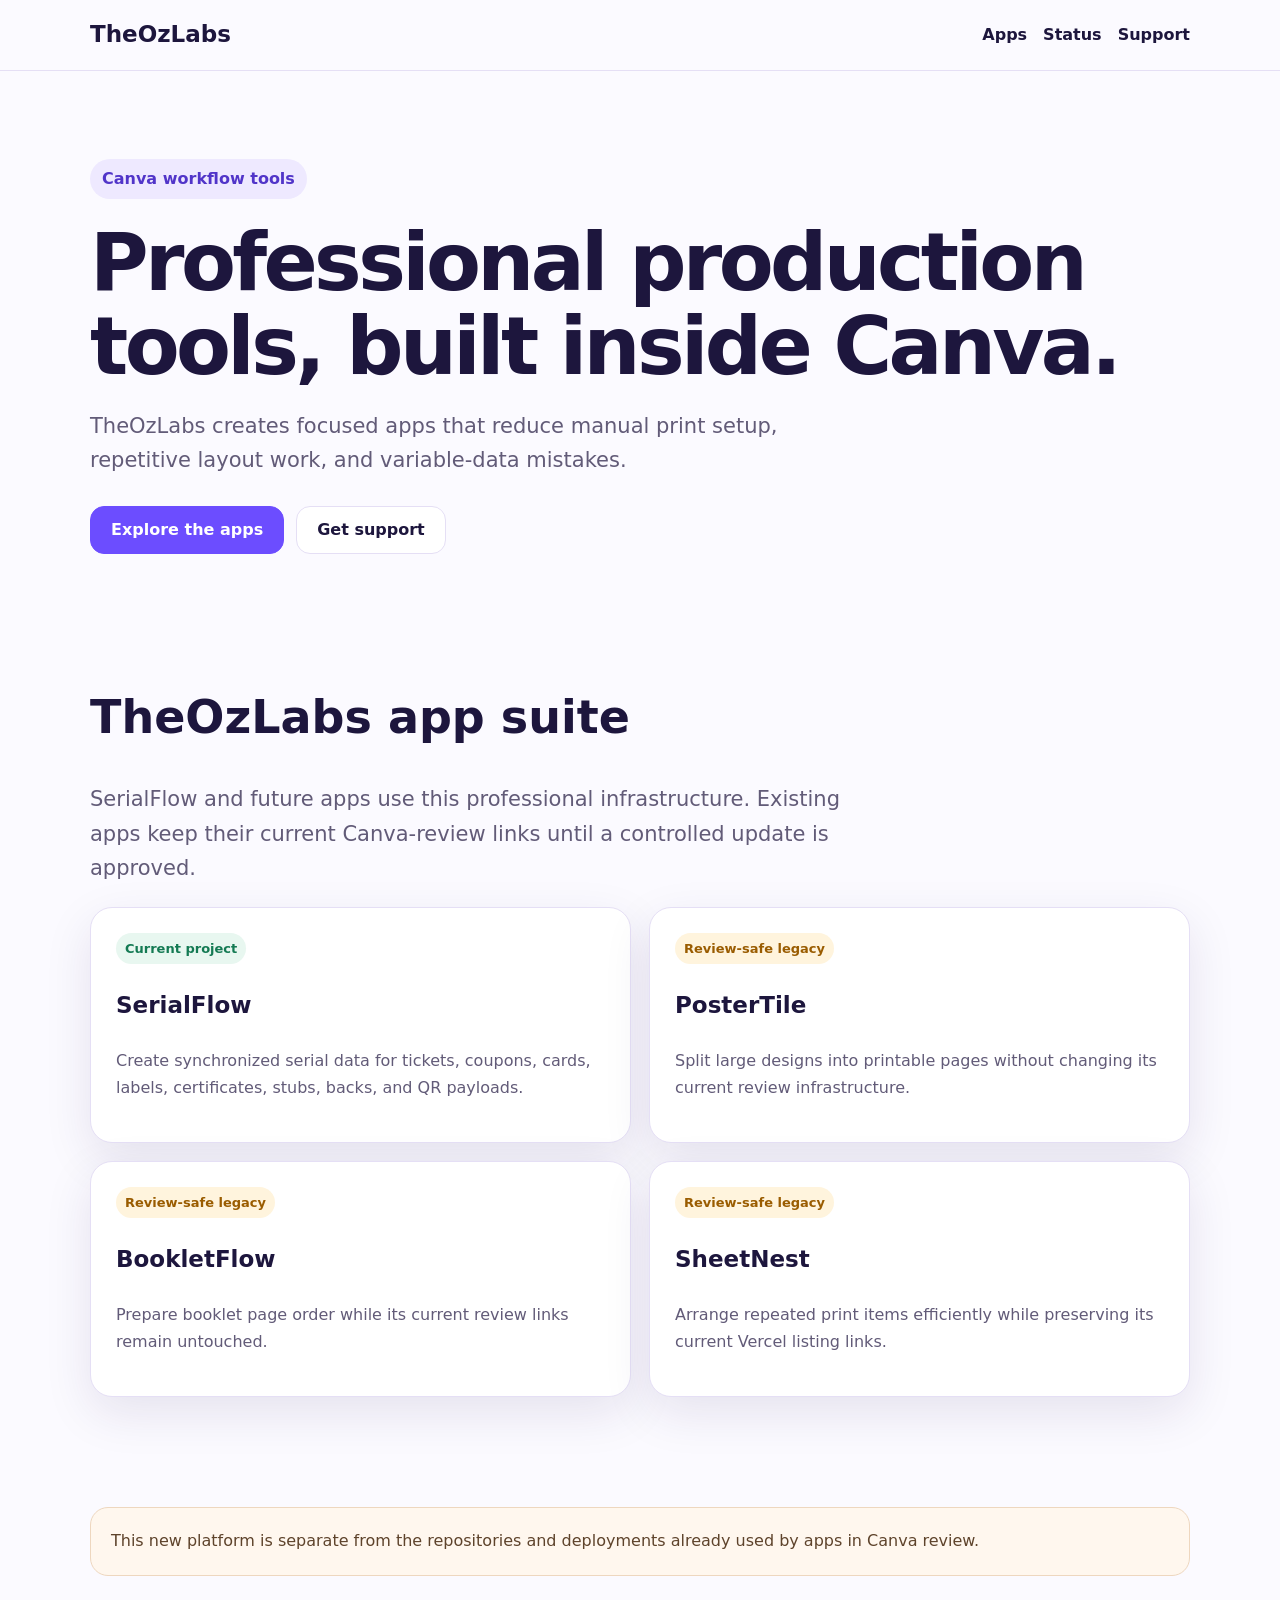
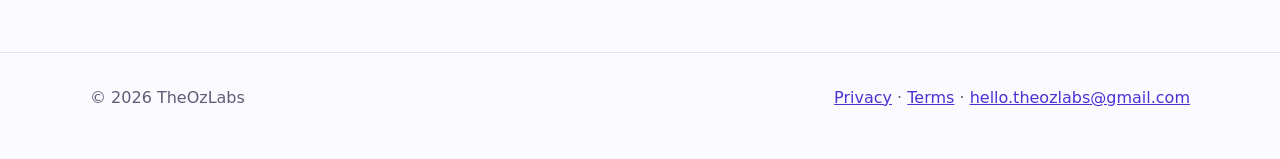
==== index.html @ d9b2ab5d "Add files via upload" ====
<!doctype html>
<html lang="en">
<head>
<meta charset="utf-8">
<meta name="viewport" content="width=device-width,initial-scale=1">
<title>TheOzLabs — Professional Canva workflow apps</title>
<meta name="description" content="Professional Canva workflow apps by TheOzLabs.">
<style>
:root{
  --ink:#1d163d;--muted:#625b78;--brand:#6c4dff;--brand-dark:#4d31d4;
  --accent:#ff8a3d;--surface:#fff;--soft:#f5f2ff;--line:#e5dff5;
  --success:#147a53;--warning:#9a5c00;--shadow:0 16px 48px rgba(40,24,90,.10);
}
*{box-sizing:border-box}
body{margin:0;font:16px/1.65 system-ui,-apple-system,BlinkMacSystemFont,"Segoe UI",sans-serif;color:var(--ink);background:#fbfaff}
a{color:var(--brand-dark)}
.container{width:min(1100px,calc(100% - 36px));margin:auto}
header{position:sticky;top:0;z-index:10;border-bottom:1px solid var(--line);background:rgba(251,250,255,.95);backdrop-filter:blur(14px)}
nav{min-height:70px;display:flex;align-items:center;justify-content:space-between;gap:18px;flex-wrap:wrap}
.brand{font-size:23px;font-weight:850;text-decoration:none;color:var(--ink)}
.links{display:flex;gap:16px;flex-wrap:wrap}
.links a{text-decoration:none;color:var(--ink);font-weight:650}
.hero{padding:88px 0 66px}
.eyebrow{display:inline-block;padding:7px 12px;border-radius:999px;background:#eee9ff;color:#5135c9;font-weight:780}
h1{margin:22px 0 18px;font-size:clamp(44px,7vw,80px);line-height:1.04;letter-spacing:-.045em}
h2{font-size:clamp(30px,4vw,46px);line-height:1.12}
h3{font-size:23px}
.lead{max-width:760px;color:var(--muted);font-size:21px}
.actions{display:flex;gap:12px;flex-wrap:wrap;margin-top:28px}
.button{display:inline-flex;align-items:center;justify-content:center;min-height:48px;padding:0 20px;border-radius:14px;border:1px solid var(--line);background:#fff;color:var(--ink);font-weight:760;text-decoration:none}
.button.primary{background:var(--brand);border-color:var(--brand);color:#fff}
.section{padding:34px 0 76px}
.grid{display:grid;grid-template-columns:repeat(12,1fr);gap:18px}
.card{grid-column:span 6;padding:25px;border:1px solid var(--line);border-radius:22px;background:#fff;box-shadow:var(--shadow)}
.card p{color:var(--muted)}
.app-card{text-decoration:none;color:var(--ink)}
.badge{display:inline-block;padding:5px 9px;border-radius:999px;background:var(--soft);color:var(--brand-dark);font-size:13px;font-weight:780}
.badge.success{background:#e8f7f0;color:var(--success)}
.badge.warning{background:#fff4dd;color:var(--warning)}
.notice{padding:20px;border:1px solid #eed7bf;border-radius:18px;background:#fff7ee;color:#5e432b}
.prose{max-width:850px}
.prose h1{font-size:clamp(40px,6vw,62px)}
.prose h2{margin-top:42px;font-size:30px}
.prose p,.prose li{color:#4f4960}
footer{border-top:1px solid var(--line);padding:32px 0 48px;color:var(--muted)}
.footer{display:flex;justify-content:space-between;gap:18px;flex-wrap:wrap}
.status-row{display:grid;grid-template-columns:1.2fr 1fr;gap:16px;padding:16px 18px;margin:12px 0;border:1px solid var(--line);border-radius:16px;background:#fff}
@media(max-width:760px){.card{grid-column:span 12}.status-row{grid-template-columns:1fr}.hero{padding-top:60px}}
</style>
</head>
<body>
<header>
  <div class="container">
    <nav>
      <a class="brand" href="index.html">TheOzLabs</a>
      <div class="links">
        <a href="index.html#apps">Apps</a>
        <a href="status.html">Status</a>
        <a href="support.html">Support</a>
      </div>
    </nav>
  </div>
</header>
<main>
<section class="hero">
  <div class="container">
    <span class="eyebrow">Canva workflow tools</span>
    <h1>Professional production tools, built inside Canva.</h1>
    <p class="lead">TheOzLabs creates focused apps that reduce manual print setup, repetitive layout work, and variable-data mistakes.</p>
    <div class="actions">
      <a class="button primary" href="#apps">Explore the apps</a>
      <a class="button" href="support.html">Get support</a>
    </div>
  </div>
</section>
<section class="section" id="apps">
  <div class="container">
    <h2>TheOzLabs app suite</h2>
    <p class="lead">SerialFlow and future apps use this professional infrastructure. Existing apps keep their current Canva-review links until a controlled update is approved.</p>
    <div class="grid">
      <a class="card app-card" href="serialflow.html"><span class="badge success">Current project</span><h3>SerialFlow</h3><p>Create synchronized serial data for tickets, coupons, cards, labels, certificates, stubs, backs, and QR payloads.</p></a>
      <a class="card app-card" href="postertile.html"><span class="badge warning">Review-safe legacy</span><h3>PosterTile</h3><p>Split large designs into printable pages without changing its current review infrastructure.</p></a>
      <a class="card app-card" href="bookletflow.html"><span class="badge warning">Review-safe legacy</span><h3>BookletFlow</h3><p>Prepare booklet page order while its current review links remain untouched.</p></a>
      <a class="card app-card" href="sheetnest.html"><span class="badge warning">Review-safe legacy</span><h3>SheetNest</h3><p>Arrange repeated print items efficiently while preserving its current Vercel listing links.</p></a>
    </div>
  </div>
</section>
<section class="section">
  <div class="container"><div class="notice">This new platform is separate from the repositories and deployments already used by apps in Canva review.</div></div>
</section>
</main>
<footer>
  <div class="container footer">
    <span>© 2026 TheOzLabs</span>
    <span><a href="privacy.html">Privacy</a> · <a href="terms.html">Terms</a> · <a href="mailto:hello.theozlabs@gmail.com">hello.theozlabs@gmail.com</a></span>
  </div>
</footer>
</body>
</html>
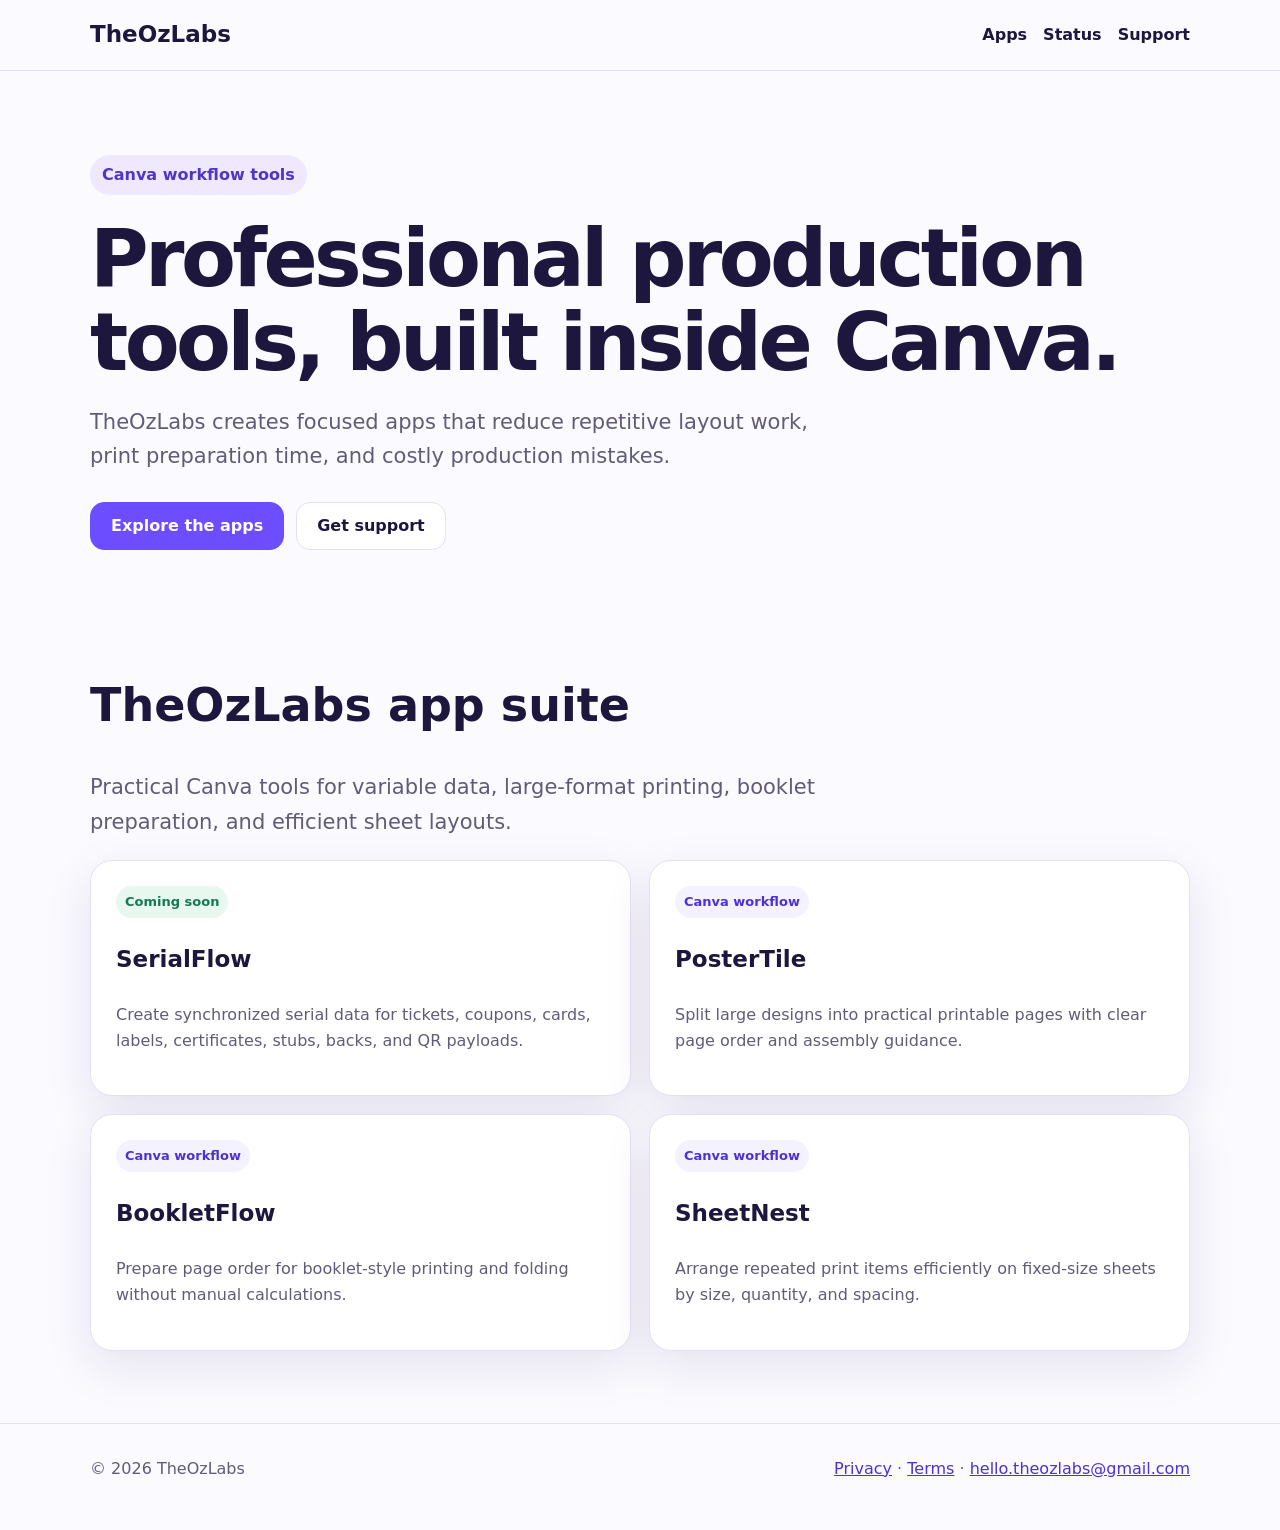
==== commit 49ca9c7a: "Add files via upload" ====
--- a/index.html
+++ b/index.html
@@ -4,14 +4,19 @@
 <meta charset="utf-8">
 <meta name="viewport" content="width=device-width,initial-scale=1">
 <title>TheOzLabs — Professional Canva workflow apps</title>
-<meta name="description" content="Professional Canva workflow apps by TheOzLabs.">
+<meta name="description" content="Professional Canva workflow tools for variable data, print preparation, booklet layouts, and production workflows.">
+<meta property="og:title" content="TheOzLabs — Professional Canva workflow apps">
+<meta property="og:description" content="Professional Canva workflow tools for variable data, print preparation, booklet layouts, and production workflows.">
+<meta property="og:type" content="website">
+<meta name="theme-color" content="#6c4dff">
 <style>
 :root{
   --ink:#1d163d;--muted:#625b78;--brand:#6c4dff;--brand-dark:#4d31d4;
-  --accent:#ff8a3d;--surface:#fff;--soft:#f5f2ff;--line:#e5dff5;
-  --success:#147a53;--warning:#9a5c00;--shadow:0 16px 48px rgba(40,24,90,.10);
+  --surface:#fff;--soft:#f5f2ff;--line:#e5dff5;--success:#147a53;
+  --shadow:0 16px 48px rgba(40,24,90,.10)
 }
 *{box-sizing:border-box}
+html{scroll-behavior:smooth}
 body{margin:0;font:16px/1.65 system-ui,-apple-system,BlinkMacSystemFont,"Segoe UI",sans-serif;color:var(--ink);background:#fbfaff}
 a{color:var(--brand-dark)}
 .container{width:min(1100px,calc(100% - 36px));margin:auto}
@@ -20,7 +25,8 @@
 .brand{font-size:23px;font-weight:850;text-decoration:none;color:var(--ink)}
 .links{display:flex;gap:16px;flex-wrap:wrap}
 .links a{text-decoration:none;color:var(--ink);font-weight:650}
-.hero{padding:88px 0 66px}
+.hero{padding:84px 0 62px}
+.hero.compact{padding:58px 0 22px}
 .eyebrow{display:inline-block;padding:7px 12px;border-radius:999px;background:#eee9ff;color:#5135c9;font-weight:780}
 h1{margin:22px 0 18px;font-size:clamp(44px,7vw,80px);line-height:1.04;letter-spacing:-.045em}
 h2{font-size:clamp(30px,4vw,46px);line-height:1.12}
@@ -29,23 +35,30 @@
 .actions{display:flex;gap:12px;flex-wrap:wrap;margin-top:28px}
 .button{display:inline-flex;align-items:center;justify-content:center;min-height:48px;padding:0 20px;border-radius:14px;border:1px solid var(--line);background:#fff;color:var(--ink);font-weight:760;text-decoration:none}
 .button.primary{background:var(--brand);border-color:var(--brand);color:#fff}
-.section{padding:34px 0 76px}
+.section{padding:30px 0 72px}
 .grid{display:grid;grid-template-columns:repeat(12,1fr);gap:18px}
 .card{grid-column:span 6;padding:25px;border:1px solid var(--line);border-radius:22px;background:#fff;box-shadow:var(--shadow)}
 .card p{color:var(--muted)}
-.app-card{text-decoration:none;color:var(--ink)}
+.app-card{text-decoration:none;color:var(--ink);transition:transform .18s ease}
+.app-card:hover{transform:translateY(-3px)}
 .badge{display:inline-block;padding:5px 9px;border-radius:999px;background:var(--soft);color:var(--brand-dark);font-size:13px;font-weight:780}
 .badge.success{background:#e8f7f0;color:var(--success)}
-.badge.warning{background:#fff4dd;color:var(--warning)}
-.notice{padding:20px;border:1px solid #eed7bf;border-radius:18px;background:#fff7ee;color:#5e432b}
 .prose{max-width:850px}
 .prose h1{font-size:clamp(40px,6vw,62px)}
-.prose h2{margin-top:42px;font-size:30px}
+.prose h2{margin-top:38px;font-size:30px}
 .prose p,.prose li{color:#4f4960}
+.status-row{display:grid;grid-template-columns:1.2fr 1fr;gap:16px;padding:16px 18px;margin:12px 0;border:1px solid var(--line);border-radius:16px;background:#fff}
 footer{border-top:1px solid var(--line);padding:32px 0 48px;color:var(--muted)}
 .footer{display:flex;justify-content:space-between;gap:18px;flex-wrap:wrap}
-.status-row{display:grid;grid-template-columns:1.2fr 1fr;gap:16px;padding:16px 18px;margin:12px 0;border:1px solid var(--line);border-radius:16px;background:#fff}
-@media(max-width:760px){.card{grid-column:span 12}.status-row{grid-template-columns:1fr}.hero{padding-top:60px}}
+@media(max-width:760px){
+  nav{padding:8px 0}
+  .links{gap:12px}
+  .hero{padding:58px 0 42px}
+  .hero.compact{padding:42px 0 10px}
+  .section{padding-top:22px}
+  .card{grid-column:span 12}
+  .status-row{grid-template-columns:1fr}
+}
 </style>
 </head>
 <body>
@@ -66,7 +79,7 @@
   <div class="container">
     <span class="eyebrow">Canva workflow tools</span>
     <h1>Professional production tools, built inside Canva.</h1>
-    <p class="lead">TheOzLabs creates focused apps that reduce manual print setup, repetitive layout work, and variable-data mistakes.</p>
+    <p class="lead">TheOzLabs creates focused apps that reduce repetitive layout work, print preparation time, and costly production mistakes.</p>
     <div class="actions">
       <a class="button primary" href="#apps">Explore the apps</a>
       <a class="button" href="support.html">Get support</a>
@@ -76,17 +89,14 @@
 <section class="section" id="apps">
   <div class="container">
     <h2>TheOzLabs app suite</h2>
-    <p class="lead">SerialFlow and future apps use this professional infrastructure. Existing apps keep their current Canva-review links until a controlled update is approved.</p>
+    <p class="lead">Practical Canva tools for variable data, large-format printing, booklet preparation, and efficient sheet layouts.</p>
     <div class="grid">
-      <a class="card app-card" href="serialflow.html"><span class="badge success">Current project</span><h3>SerialFlow</h3><p>Create synchronized serial data for tickets, coupons, cards, labels, certificates, stubs, backs, and QR payloads.</p></a>
-      <a class="card app-card" href="postertile.html"><span class="badge warning">Review-safe legacy</span><h3>PosterTile</h3><p>Split large designs into printable pages without changing its current review infrastructure.</p></a>
-      <a class="card app-card" href="bookletflow.html"><span class="badge warning">Review-safe legacy</span><h3>BookletFlow</h3><p>Prepare booklet page order while its current review links remain untouched.</p></a>
-      <a class="card app-card" href="sheetnest.html"><span class="badge warning">Review-safe legacy</span><h3>SheetNest</h3><p>Arrange repeated print items efficiently while preserving its current Vercel listing links.</p></a>
+      <a class="card app-card" href="serialflow.html"><span class="badge success">Coming soon</span><h3>SerialFlow</h3><p>Create synchronized serial data for tickets, coupons, cards, labels, certificates, stubs, backs, and QR payloads.</p></a>
+      <a class="card app-card" href="postertile.html"><span class="badge">Canva workflow</span><h3>PosterTile</h3><p>Split large designs into practical printable pages with clear page order and assembly guidance.</p></a>
+      <a class="card app-card" href="bookletflow.html"><span class="badge">Canva workflow</span><h3>BookletFlow</h3><p>Prepare page order for booklet-style printing and folding without manual calculations.</p></a>
+      <a class="card app-card" href="sheetnest.html"><span class="badge">Canva workflow</span><h3>SheetNest</h3><p>Arrange repeated print items efficiently on fixed-size sheets by size, quantity, and spacing.</p></a>
     </div>
   </div>
-</section>
-<section class="section">
-  <div class="container"><div class="notice">This new platform is separate from the repositories and deployments already used by apps in Canva review.</div></div>
 </section>
 </main>
 <footer>
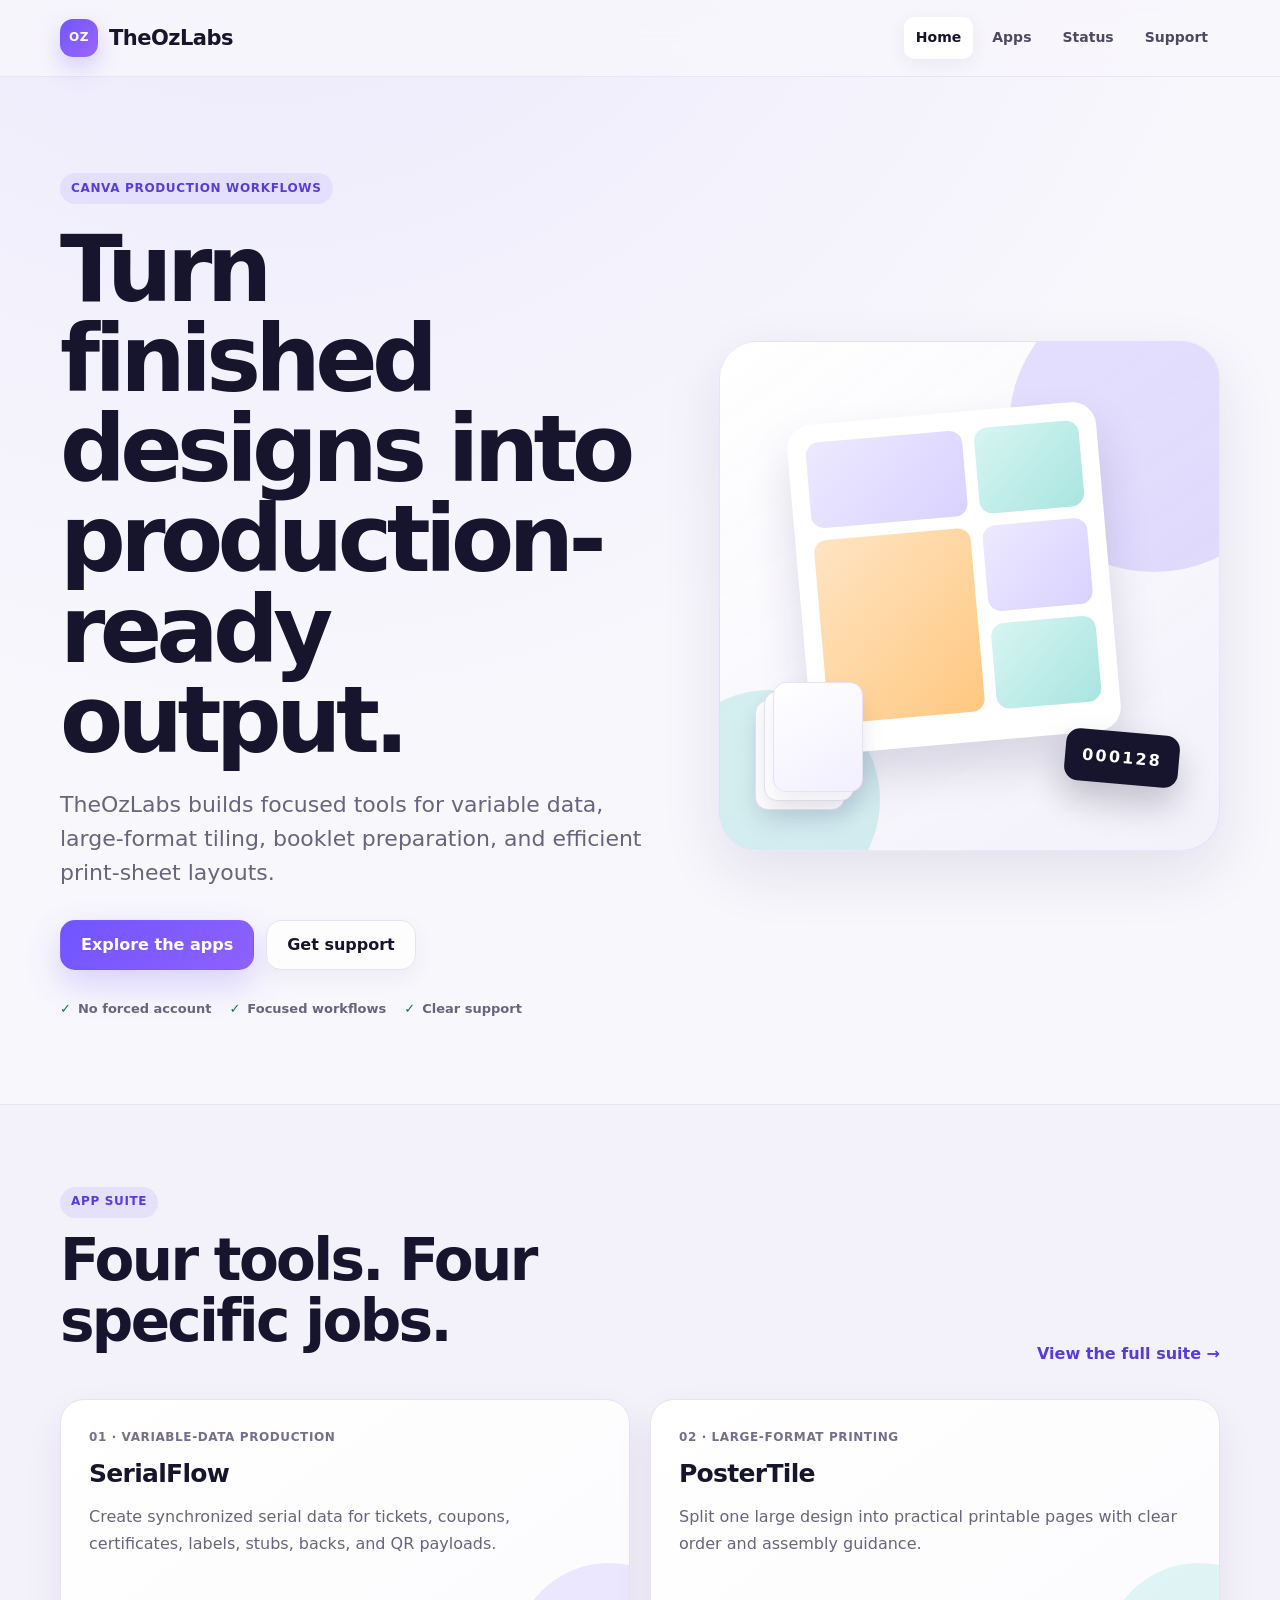
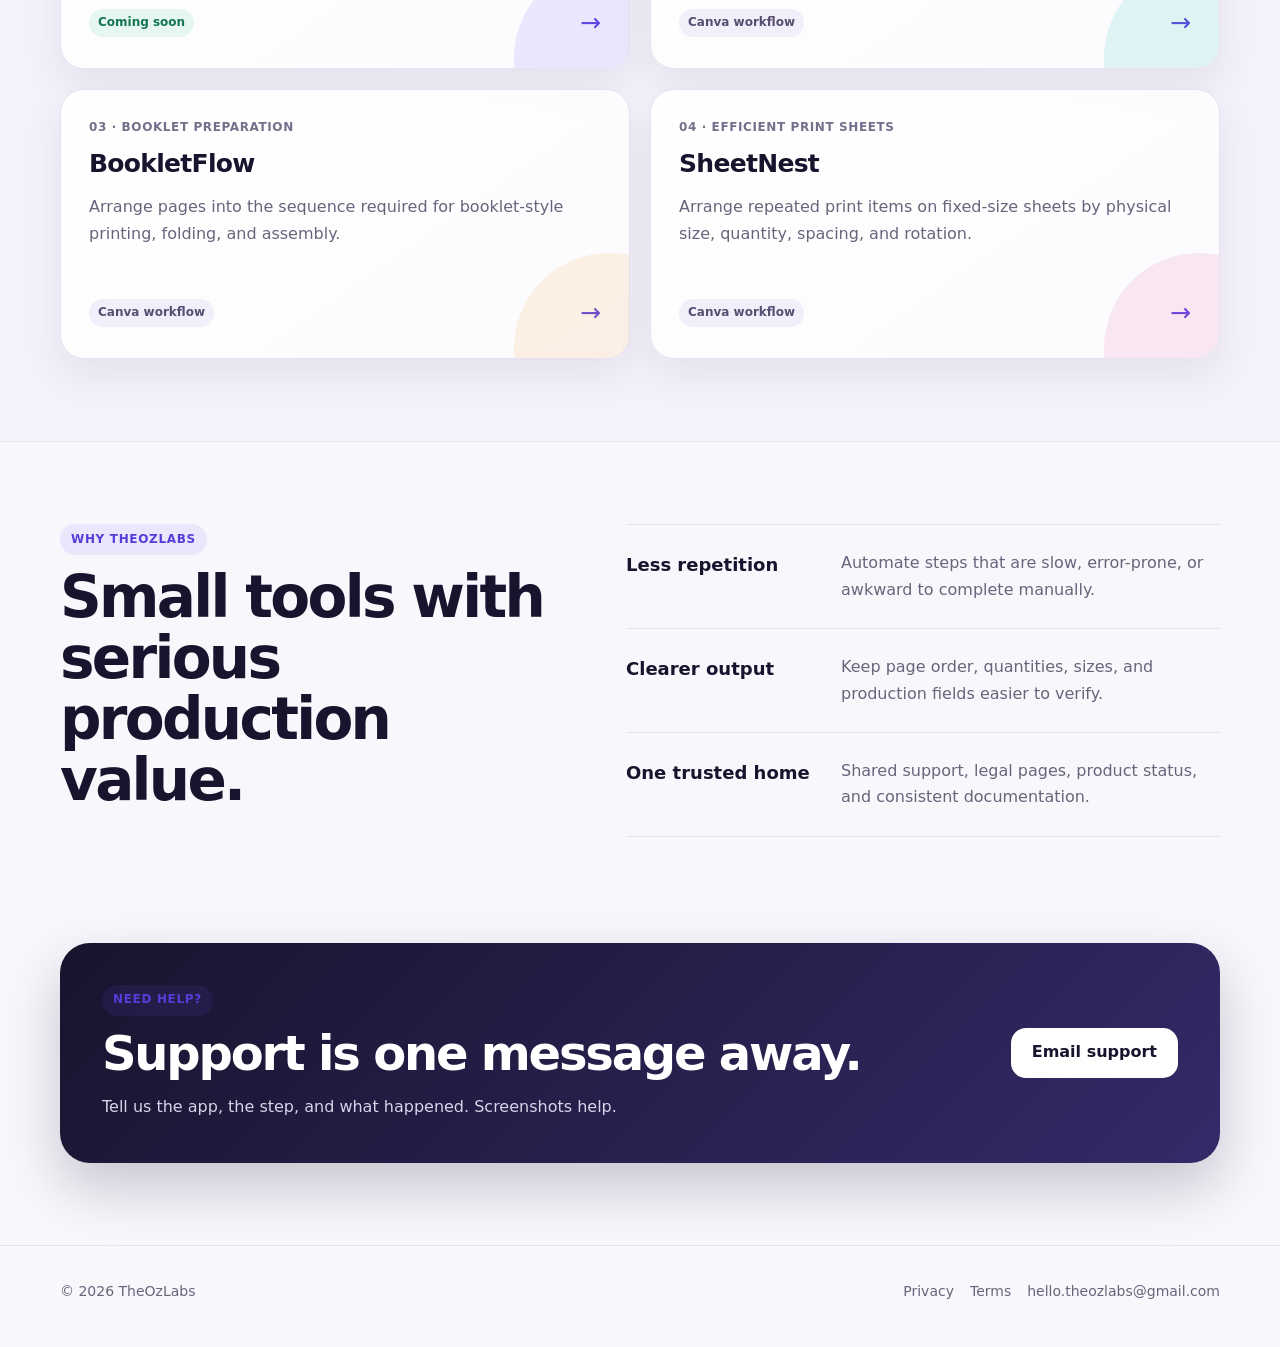
==== commit 447ce7ba: "Publish TheOzLabs site V2" ====
--- a/index.html
+++ b/index.html
@@ -1,109 +1,10 @@
 <!doctype html>
-<html lang="en">
-<head>
-<meta charset="utf-8">
-<meta name="viewport" content="width=device-width,initial-scale=1">
-<title>TheOzLabs — Professional Canva workflow apps</title>
-<meta name="description" content="Professional Canva workflow tools for variable data, print preparation, booklet layouts, and production workflows.">
-<meta property="og:title" content="TheOzLabs — Professional Canva workflow apps">
-<meta property="og:description" content="Professional Canva workflow tools for variable data, print preparation, booklet layouts, and production workflows.">
-<meta property="og:type" content="website">
-<meta name="theme-color" content="#6c4dff">
-<style>
-:root{
-  --ink:#1d163d;--muted:#625b78;--brand:#6c4dff;--brand-dark:#4d31d4;
-  --surface:#fff;--soft:#f5f2ff;--line:#e5dff5;--success:#147a53;
-  --shadow:0 16px 48px rgba(40,24,90,.10)
-}
-*{box-sizing:border-box}
-html{scroll-behavior:smooth}
-body{margin:0;font:16px/1.65 system-ui,-apple-system,BlinkMacSystemFont,"Segoe UI",sans-serif;color:var(--ink);background:#fbfaff}
-a{color:var(--brand-dark)}
-.container{width:min(1100px,calc(100% - 36px));margin:auto}
-header{position:sticky;top:0;z-index:10;border-bottom:1px solid var(--line);background:rgba(251,250,255,.95);backdrop-filter:blur(14px)}
-nav{min-height:70px;display:flex;align-items:center;justify-content:space-between;gap:18px;flex-wrap:wrap}
-.brand{font-size:23px;font-weight:850;text-decoration:none;color:var(--ink)}
-.links{display:flex;gap:16px;flex-wrap:wrap}
-.links a{text-decoration:none;color:var(--ink);font-weight:650}
-.hero{padding:84px 0 62px}
-.hero.compact{padding:58px 0 22px}
-.eyebrow{display:inline-block;padding:7px 12px;border-radius:999px;background:#eee9ff;color:#5135c9;font-weight:780}
-h1{margin:22px 0 18px;font-size:clamp(44px,7vw,80px);line-height:1.04;letter-spacing:-.045em}
-h2{font-size:clamp(30px,4vw,46px);line-height:1.12}
-h3{font-size:23px}
-.lead{max-width:760px;color:var(--muted);font-size:21px}
-.actions{display:flex;gap:12px;flex-wrap:wrap;margin-top:28px}
-.button{display:inline-flex;align-items:center;justify-content:center;min-height:48px;padding:0 20px;border-radius:14px;border:1px solid var(--line);background:#fff;color:var(--ink);font-weight:760;text-decoration:none}
-.button.primary{background:var(--brand);border-color:var(--brand);color:#fff}
-.section{padding:30px 0 72px}
-.grid{display:grid;grid-template-columns:repeat(12,1fr);gap:18px}
-.card{grid-column:span 6;padding:25px;border:1px solid var(--line);border-radius:22px;background:#fff;box-shadow:var(--shadow)}
-.card p{color:var(--muted)}
-.app-card{text-decoration:none;color:var(--ink);transition:transform .18s ease}
-.app-card:hover{transform:translateY(-3px)}
-.badge{display:inline-block;padding:5px 9px;border-radius:999px;background:var(--soft);color:var(--brand-dark);font-size:13px;font-weight:780}
-.badge.success{background:#e8f7f0;color:var(--success)}
-.prose{max-width:850px}
-.prose h1{font-size:clamp(40px,6vw,62px)}
-.prose h2{margin-top:38px;font-size:30px}
-.prose p,.prose li{color:#4f4960}
-.status-row{display:grid;grid-template-columns:1.2fr 1fr;gap:16px;padding:16px 18px;margin:12px 0;border:1px solid var(--line);border-radius:16px;background:#fff}
-footer{border-top:1px solid var(--line);padding:32px 0 48px;color:var(--muted)}
-.footer{display:flex;justify-content:space-between;gap:18px;flex-wrap:wrap}
-@media(max-width:760px){
-  nav{padding:8px 0}
-  .links{gap:12px}
-  .hero{padding:58px 0 42px}
-  .hero.compact{padding:42px 0 10px}
-  .section{padding-top:22px}
-  .card{grid-column:span 12}
-  .status-row{grid-template-columns:1fr}
-}
-</style>
-</head>
-<body>
-<header>
-  <div class="container">
-    <nav>
-      <a class="brand" href="index.html">TheOzLabs</a>
-      <div class="links">
-        <a href="index.html#apps">Apps</a>
-        <a href="status.html">Status</a>
-        <a href="support.html">Support</a>
-      </div>
-    </nav>
-  </div>
-</header>
-<main>
-<section class="hero">
-  <div class="container">
-    <span class="eyebrow">Canva workflow tools</span>
-    <h1>Professional production tools, built inside Canva.</h1>
-    <p class="lead">TheOzLabs creates focused apps that reduce repetitive layout work, print preparation time, and costly production mistakes.</p>
-    <div class="actions">
-      <a class="button primary" href="#apps">Explore the apps</a>
-      <a class="button" href="support.html">Get support</a>
-    </div>
-  </div>
-</section>
-<section class="section" id="apps">
-  <div class="container">
-    <h2>TheOzLabs app suite</h2>
-    <p class="lead">Practical Canva tools for variable data, large-format printing, booklet preparation, and efficient sheet layouts.</p>
-    <div class="grid">
-      <a class="card app-card" href="serialflow.html"><span class="badge success">Coming soon</span><h3>SerialFlow</h3><p>Create synchronized serial data for tickets, coupons, cards, labels, certificates, stubs, backs, and QR payloads.</p></a>
-      <a class="card app-card" href="postertile.html"><span class="badge">Canva workflow</span><h3>PosterTile</h3><p>Split large designs into practical printable pages with clear page order and assembly guidance.</p></a>
-      <a class="card app-card" href="bookletflow.html"><span class="badge">Canva workflow</span><h3>BookletFlow</h3><p>Prepare page order for booklet-style printing and folding without manual calculations.</p></a>
-      <a class="card app-card" href="sheetnest.html"><span class="badge">Canva workflow</span><h3>SheetNest</h3><p>Arrange repeated print items efficiently on fixed-size sheets by size, quantity, and spacing.</p></a>
-    </div>
-  </div>
-</section>
-</main>
-<footer>
-  <div class="container footer">
-    <span>© 2026 TheOzLabs</span>
-    <span><a href="privacy.html">Privacy</a> · <a href="terms.html">Terms</a> · <a href="mailto:hello.theozlabs@gmail.com">hello.theozlabs@gmail.com</a></span>
-  </div>
-</footer>
-</body>
-</html>
+<html lang="en"><head><meta charset="utf-8"><meta name="viewport" content="width=device-width,initial-scale=1">
+<title>TheOzLabs — Professional Canva workflow apps</title><meta name="description" content="Focused Canva workflow tools for variable data, print preparation, booklet layouts, and production workflows."><meta property="og:title" content="TheOzLabs — Professional Canva workflow apps"><meta property="og:description" content="Focused Canva workflow tools for variable data, print preparation, booklet layouts, and production workflows."><meta property="og:type" content="website"><meta name="theme-color" content="#7055ff"><link rel="stylesheet" href="styles.css"></head>
+<body><a class="skip-link" href="#main">Skip to content</a>
+<header class="site-header"><div class="container"><nav class="nav" aria-label="Primary navigation">
+<a class="brand" href="index.html"><span class="brand-mark">OZ</span><span>TheOzLabs</span></a>
+<button class="menu-button" type="button" aria-label="Open navigation" aria-expanded="false" data-menu-button>☰</button>
+<div class="nav-links" data-nav-links><a href="index.html">Home</a><a href="apps.html">Apps</a><a href="status.html">Status</a><a href="support.html">Support</a></div>
+</nav></div></header><main id="main"><section class="hero home-hero"><div class="container hero-grid"><div class="hero-copy reveal"><span class="eyebrow">Canva production workflows</span><h1>Turn finished designs into production-ready output.</h1><p class="lead">TheOzLabs builds focused tools for variable data, large-format tiling, booklet preparation, and efficient print-sheet layouts.</p><div class="actions"><a class="button primary" href="apps.html">Explore the apps</a><a class="button" href="support.html">Get support</a></div><div class="trust-row"><span>No forced account</span><span>Focused workflows</span><span>Clear support</span></div></div><div class="hero-visual reveal" aria-label="Abstract preview of production layouts"><div class="orbit orbit-one"></div><div class="orbit orbit-two"></div><div class="layout-sheet"><span></span><span></span><span></span><span></span><span></span><span></span></div><div class="serial-chip">000128</div><div class="page-stack"><i></i><i></i><i></i></div></div></div></section><section class="section soft" id="apps"><div class="container"><div class="section-head reveal"><div><span class="eyebrow">App suite</span><h2>Four tools. Four specific jobs.</h2></div><a class="text-link" href="apps.html">View the full suite →</a></div><div class="app-grid"><a class="app-card reveal" style="--card-glow:rgba(112,85,255,.13)" href="serialflow.html"><span class="app-number">01 · Variable-data production</span><h3>SerialFlow</h3><p>Create synchronized serial data for tickets, coupons, certificates, labels, stubs, backs, and QR payloads.</p><div class="card-bottom"><span class="badge success">Coming soon</span><span class="arrow" aria-hidden="true">→</span></div></a><a class="app-card reveal" style="--card-glow:rgba(24,184,176,.13)" href="postertile.html"><span class="app-number">02 · Large-format printing</span><h3>PosterTile</h3><p>Split one large design into practical printable pages with clear order and assembly guidance.</p><div class="card-bottom"><span class="badge ">Canva workflow</span><span class="arrow" aria-hidden="true">→</span></div></a><a class="app-card reveal" style="--card-glow:rgba(248,156,63,.13)" href="bookletflow.html"><span class="app-number">03 · Booklet preparation</span><h3>BookletFlow</h3><p>Arrange pages into the sequence required for booklet-style printing, folding, and assembly.</p><div class="card-bottom"><span class="badge ">Canva workflow</span><span class="arrow" aria-hidden="true">→</span></div></a><a class="app-card reveal" style="--card-glow:rgba(218,78,158,.12)" href="sheetnest.html"><span class="app-number">04 · Efficient print sheets</span><h3>SheetNest</h3><p>Arrange repeated print items on fixed-size sheets by physical size, quantity, spacing, and rotation.</p><div class="card-bottom"><span class="badge ">Canva workflow</span><span class="arrow" aria-hidden="true">→</span></div></a></div></div></section><section class="section"><div class="container value-grid"><div class="reveal"><span class="eyebrow">Why TheOzLabs</span><h2>Small tools with serious production value.</h2></div><div class="value-list"><article class="reveal"><strong>Less repetition</strong><p>Automate steps that are slow, error-prone, or awkward to complete manually.</p></article><article class="reveal"><strong>Clearer output</strong><p>Keep page order, quantities, sizes, and production fields easier to verify.</p></article><article class="reveal"><strong>One trusted home</strong><p>Shared support, legal pages, product status, and consistent documentation.</p></article></div></div></section><section class="section callout"><div class="container reveal"><div><span class="eyebrow">Need help?</span><h2>Support is one message away.</h2><p>Tell us the app, the step, and what happened. Screenshots help.</p></div><a class="button primary" href="mailto:hello.theozlabs@gmail.com?subject=TheOzLabs%20Support">Email support</a></div></section></main><footer class="site-footer"><div class="container footer-grid"><span>© <span data-year>2026</span> TheOzLabs</span><div class="footer-links"><a href="privacy.html">Privacy</a><a href="terms.html">Terms</a><a href="mailto:hello.theozlabs@gmail.com">hello.theozlabs@gmail.com</a></div></div></footer>
+<script src="site.js" defer></script></body></html>
--- a/styles.css
+++ b/styles.css
@@ -0,0 +1,30 @@
+:root{--ink:#17142d;--muted:#69647c;--brand:#7055ff;--brand2:#18b8b0;--accent:#f89c3f;--surface:#fff;--bg:#f8f7fc;--soft:#f1effa;--line:#e6e2f2;--success:#167553;--shadow:0 22px 60px rgba(40,29,92,.10);--radius:24px}
+*{box-sizing:border-box}
+html{scroll-behavior:smooth}
+body{margin:0;background:radial-gradient(circle at 20% -10%,rgba(112,85,255,.10),transparent 30%),var(--bg);color:var(--ink);font:16px/1.65 Inter,ui-sans-serif,system-ui,-apple-system,BlinkMacSystemFont,"Segoe UI",sans-serif;-webkit-font-smoothing:antialiased}
+a{color:inherit}
+img{max-width:100%}
+.container{width:min(1160px,calc(100% - 40px));margin-inline:auto}
+.skip-link{position:fixed;top:8px;left:8px;z-index:100;transform:translateY(-160%);padding:10px 14px;border-radius:10px;background:var(--ink);color:white}.skip-link:focus{transform:none}
+.site-header{position:sticky;top:0;z-index:20;background:rgba(248,247,252,.82);backdrop-filter:blur(18px);border-bottom:1px solid rgba(230,226,242,.8)}
+.nav{min-height:76px;display:flex;align-items:center;justify-content:space-between;gap:24px}
+.brand{display:inline-flex;align-items:center;gap:11px;text-decoration:none;font-size:21px;font-weight:850;letter-spacing:-.025em}.brand-mark{display:grid;place-items:center;width:38px;height:38px;border-radius:13px;background:linear-gradient(135deg,var(--brand),#9b67ff);color:white;font-size:12px;letter-spacing:.04em;box-shadow:0 10px 24px rgba(112,85,255,.26)}
+.nav-links{display:flex;align-items:center;gap:7px}.nav-links a{text-decoration:none;padding:9px 12px;border-radius:10px;color:#4e4960;font-weight:700;font-size:14px}.nav-links a:hover,.nav-links a[aria-current="page"]{background:var(--surface);color:var(--ink);box-shadow:0 5px 18px rgba(40,29,92,.07)}
+.menu-button{display:none;border:1px solid var(--line);background:var(--surface);border-radius:12px;padding:8px 11px;font-size:20px;color:var(--ink)}
+.hero{padding:96px 0 84px}.hero.compact{padding:72px 0 54px}.home-hero{overflow:hidden}.hero-grid{display:grid;grid-template-columns:minmax(0,1.08fr) minmax(360px,.92fr);gap:70px;align-items:center}.hero-copy{position:relative;z-index:2}
+.eyebrow{display:inline-flex;align-items:center;min-height:31px;padding:5px 11px;border-radius:999px;background:rgba(112,85,255,.10);color:#563dda;font-weight:800;font-size:12px;letter-spacing:.055em;text-transform:uppercase}
+h1{margin:21px 0 21px;font-size:clamp(52px,7.5vw,92px);line-height:.98;letter-spacing:-.061em;max-width:900px}h2{margin:12px 0 16px;font-size:clamp(34px,4.6vw,58px);line-height:1.05;letter-spacing:-.046em}h3{margin:12px 0 10px;font-size:25px;line-height:1.12;letter-spacing:-.028em}.lead{max-width:760px;color:var(--muted);font-size:clamp(18px,2.1vw,22px);line-height:1.55}.actions{display:flex;gap:12px;flex-wrap:wrap;margin-top:30px}.button{display:inline-flex;align-items:center;justify-content:center;min-height:50px;padding:0 20px;border-radius:15px;border:1px solid var(--line);background:rgba(255,255,255,.82);color:var(--ink);text-decoration:none;font-weight:800;box-shadow:0 8px 22px rgba(40,29,92,.05);transition:transform .18s ease,box-shadow .18s ease}.button:hover{transform:translateY(-2px);box-shadow:0 13px 28px rgba(40,29,92,.10)}.button.primary{border-color:transparent;background:linear-gradient(135deg,var(--brand),#8e61ff);color:white;box-shadow:0 14px 34px rgba(112,85,255,.24)}
+.trust-row{display:flex;flex-wrap:wrap;gap:18px;margin-top:28px;color:var(--muted);font-size:13px;font-weight:700}.trust-row span::before{content:"✓";margin-right:7px;color:var(--success)}
+.hero-visual{position:relative;min-height:510px;border:1px solid rgba(112,85,255,.13);border-radius:38px;background:linear-gradient(145deg,rgba(255,255,255,.96),rgba(241,239,250,.9));box-shadow:var(--shadow);overflow:hidden}.orbit{position:absolute;border-radius:50%;filter:blur(.1px)}.orbit-one{width:290px;height:290px;right:-80px;top:-60px;background:rgba(112,85,255,.17)}.orbit-two{width:220px;height:220px;left:-60px;bottom:-60px;background:rgba(24,184,176,.16)}.layout-sheet{position:absolute;left:16%;top:14%;width:62%;height:65%;padding:18px;display:grid;grid-template-columns:1.2fr .8fr;grid-template-rows:repeat(3,1fr);gap:12px;border-radius:24px;background:white;box-shadow:0 25px 45px rgba(37,24,88,.15);transform:rotate(-5deg)}.layout-sheet span{border-radius:13px;background:linear-gradient(135deg,#ede9ff,#d9d2ff)}.layout-sheet span:nth-child(2),.layout-sheet span:nth-child(5){background:linear-gradient(135deg,#d7f5f2,#a9e5e0)}.layout-sheet span:nth-child(3){grid-row:span 2;background:linear-gradient(135deg,#ffe4c3,#ffc880)}.serial-chip{position:absolute;right:8%;bottom:13%;padding:13px 17px;border-radius:14px;background:var(--ink);color:white;font-weight:850;letter-spacing:.14em;box-shadow:0 18px 34px rgba(23,20,45,.22);transform:rotate(5deg)}.page-stack{position:absolute;left:7%;bottom:8%;width:90px;height:110px}.page-stack i{position:absolute;inset:0;border-radius:13px;background:white;border:1px solid var(--line);box-shadow:0 12px 24px rgba(40,29,92,.08)}.page-stack i:nth-child(2){transform:translate(9px,-9px)}.page-stack i:nth-child(3){transform:translate(18px,-18px);background:linear-gradient(150deg,#fff,#f2efff)}
+.section{padding:82px 0}.section.soft{background:rgba(241,239,250,.72);border-block:1px solid rgba(230,226,242,.84)}.section-head{display:flex;justify-content:space-between;align-items:end;gap:26px;margin-bottom:32px}.section-head h2{max-width:720px}.text-link{color:#563dda;font-weight:800;text-decoration:none}.text-link:hover{text-decoration:underline}
+.app-grid{display:grid;grid-template-columns:repeat(2,minmax(0,1fr));gap:20px}.app-card{position:relative;min-height:270px;padding:28px;border-radius:var(--radius);border:1px solid var(--line);background:linear-gradient(145deg,var(--surface),rgba(255,255,255,.72));text-decoration:none;box-shadow:0 16px 38px rgba(40,29,92,.07);overflow:hidden;transition:transform .2s ease,box-shadow .2s ease,border-color .2s ease}.app-card::after{content:"";position:absolute;width:190px;height:190px;right:-75px;bottom:-85px;border-radius:50%;background:var(--card-glow);transition:transform .25s ease}.app-card:hover{transform:translateY(-5px);border-color:rgba(112,85,255,.28);box-shadow:0 26px 56px rgba(40,29,92,.13)}.app-card:hover::after{transform:scale(1.14)}.app-card p{max-width:500px;color:var(--muted)}.app-number{display:block;color:#766f8c;font-size:12px;font-weight:850;letter-spacing:.05em;text-transform:uppercase}.card-bottom{position:absolute;left:28px;right:28px;bottom:25px;display:flex;align-items:center;justify-content:space-between;gap:14px}.badge{display:inline-flex;align-items:center;min-height:27px;padding:4px 9px;border-radius:999px;background:var(--soft);color:#574e71;font-size:12px;font-weight:800}.badge.success{background:#e6f7ef;color:var(--success)}.arrow{font-size:25px;color:#5b42df;transition:transform .18s ease}.app-card:hover .arrow{transform:translateX(5px)}
+.value-grid{display:grid;grid-template-columns:.9fr 1.1fr;gap:80px;align-items:start}.value-list{border-top:1px solid var(--line)}.value-list article{display:grid;grid-template-columns:190px 1fr;gap:25px;padding:25px 0;border-bottom:1px solid var(--line)}.value-list strong{font-size:18px}.value-list p{margin:0;color:var(--muted)}
+.callout{padding-top:24px}.callout .container{display:flex;align-items:center;justify-content:space-between;gap:30px;padding:42px;border-radius:30px;background:linear-gradient(135deg,var(--ink),#342a68);color:white;box-shadow:0 24px 55px rgba(23,20,45,.22)}.callout h2{font-size:clamp(32px,4vw,48px)}.callout p{margin-bottom:0;color:#d8d3e8}.callout .button.primary{background:white;color:var(--ink);box-shadow:none}
+.product-hero{display:grid;grid-template-columns:1fr 360px;gap:60px;align-items:center}.product-mark{display:grid;place-items:center;min-height:300px;border:1px solid var(--line);border-radius:36px;background:linear-gradient(145deg,#fff,#f0edfb);box-shadow:var(--shadow)}.product-glyph{display:grid;place-items:center;width:150px;height:150px;border-radius:42px;background:linear-gradient(135deg,var(--brand),#18b8b0);color:white;font-size:44px;font-weight:900;letter-spacing:-.04em;box-shadow:0 25px 50px rgba(112,85,255,.24)}.feature-grid{display:grid;grid-template-columns:repeat(3,1fr);gap:18px}.feature{padding:26px;border-radius:21px;background:var(--surface);border:1px solid var(--line);box-shadow:0 13px 32px rgba(40,29,92,.06)}.feature p{margin-bottom:0;color:var(--muted)}
+.prose{max-width:850px}.prose h1{font-size:clamp(48px,7vw,74px)}.prose h2{font-size:31px;margin-top:38px;letter-spacing:-.025em}.prose p,.prose li{color:#504a61}.prose code{padding:3px 7px;border-radius:7px;background:var(--soft);font-size:.94em}.status-list{display:grid;gap:12px}.status-row{display:grid;grid-template-columns:1.4fr .9fr auto;align-items:center;gap:24px;padding:20px 22px;border:1px solid var(--line);border-radius:18px;background:var(--surface);box-shadow:0 10px 24px rgba(40,29,92,.05)}.status-row strong{font-size:17px}.status-row p{margin:3px 0 0;color:var(--muted);font-size:14px}.status-row>span{color:var(--muted);font-size:14px}.status-state{justify-self:end;padding:6px 10px;border-radius:999px;background:#e6f7ef;color:var(--success)!important;font-weight:800}
+.site-footer{padding:34px 0 44px;border-top:1px solid var(--line);color:var(--muted);font-size:14px}.footer-grid{display:flex;align-items:center;justify-content:space-between;gap:22px;flex-wrap:wrap}.footer-links{display:flex;gap:16px;flex-wrap:wrap}.footer-links a{text-decoration:none}.footer-links a:hover{text-decoration:underline}
+.js .reveal{opacity:0;transform:translateY(18px);transition:opacity .55s ease,transform .55s ease}.js .reveal.is-visible{opacity:1;transform:none}
+@media(max-width:920px){.hero-grid{grid-template-columns:1fr;gap:44px}.hero-visual{min-height:410px}.value-grid{grid-template-columns:1fr;gap:35px}.product-hero{grid-template-columns:1fr}.product-mark{min-height:240px}.feature-grid{grid-template-columns:1fr}.status-row{grid-template-columns:1fr auto}.status-row>span:nth-child(2){display:none}}
+@media(max-width:700px){.container{width:min(100% - 28px,1160px)}.nav{min-height:66px}.menu-button{display:block}.nav-links{position:absolute;left:14px;right:14px;top:70px;display:none;flex-direction:column;align-items:stretch;padding:10px;border:1px solid var(--line);border-radius:17px;background:rgba(255,255,255,.97);box-shadow:var(--shadow)}.nav-links.is-open{display:flex}.nav-links a{padding:11px 12px}.hero{padding:62px 0 58px}.hero.compact{padding:52px 0 38px}h1{font-size:clamp(47px,14vw,66px)}.hero-visual{min-height:350px;border-radius:27px}.app-grid{grid-template-columns:1fr}.app-card{min-height:250px}.section{padding:62px 0}.section-head{align-items:start;flex-direction:column}.value-list article{grid-template-columns:1fr;gap:7px}.callout .container{align-items:flex-start;flex-direction:column;padding:29px}.product-mark{min-height:200px}.product-glyph{width:120px;height:120px;border-radius:34px;font-size:36px}.status-row{grid-template-columns:1fr;gap:10px}.status-state{justify-self:start}.footer-grid{align-items:flex-start;flex-direction:column}}
+@media(prefers-reduced-motion:reduce){html{scroll-behavior:auto}*,*::before,*::after{animation:none!important;transition:none!important}.js .reveal{opacity:1;transform:none}}
+@media(prefers-color-scheme:dark){:root{--ink:#f4f1ff;--muted:#b7b0ca;--surface:#171425;--bg:#100e19;--soft:#231e36;--line:#332d49;--shadow:0 22px 60px rgba(0,0,0,.30)}body{background:radial-gradient(circle at 20% -10%,rgba(112,85,255,.18),transparent 30%),var(--bg)}.site-header{background:rgba(16,14,25,.82)}.nav-links a{color:#c6bfd7}.nav-links a:hover,.nav-links a[aria-current="page"]{background:#201b30}.button{background:#1a1628}.hero-visual,.product-mark{background:linear-gradient(145deg,#171425,#1f1931)}.layout-sheet,.page-stack i{background:#f9f8ff}.app-card{background:linear-gradient(145deg,#171425,#141120)}.section.soft{background:rgba(29,24,45,.72)}.feature,.status-row{background:#171425}.callout .container{background:linear-gradient(135deg,#211b40,#322564)}.prose p,.prose li{color:#c9c2d8}.menu-button{background:#1b1729;color:var(--ink)}@media(max-width:700px){.nav-links{background:rgba(23,20,37,.98)}}}
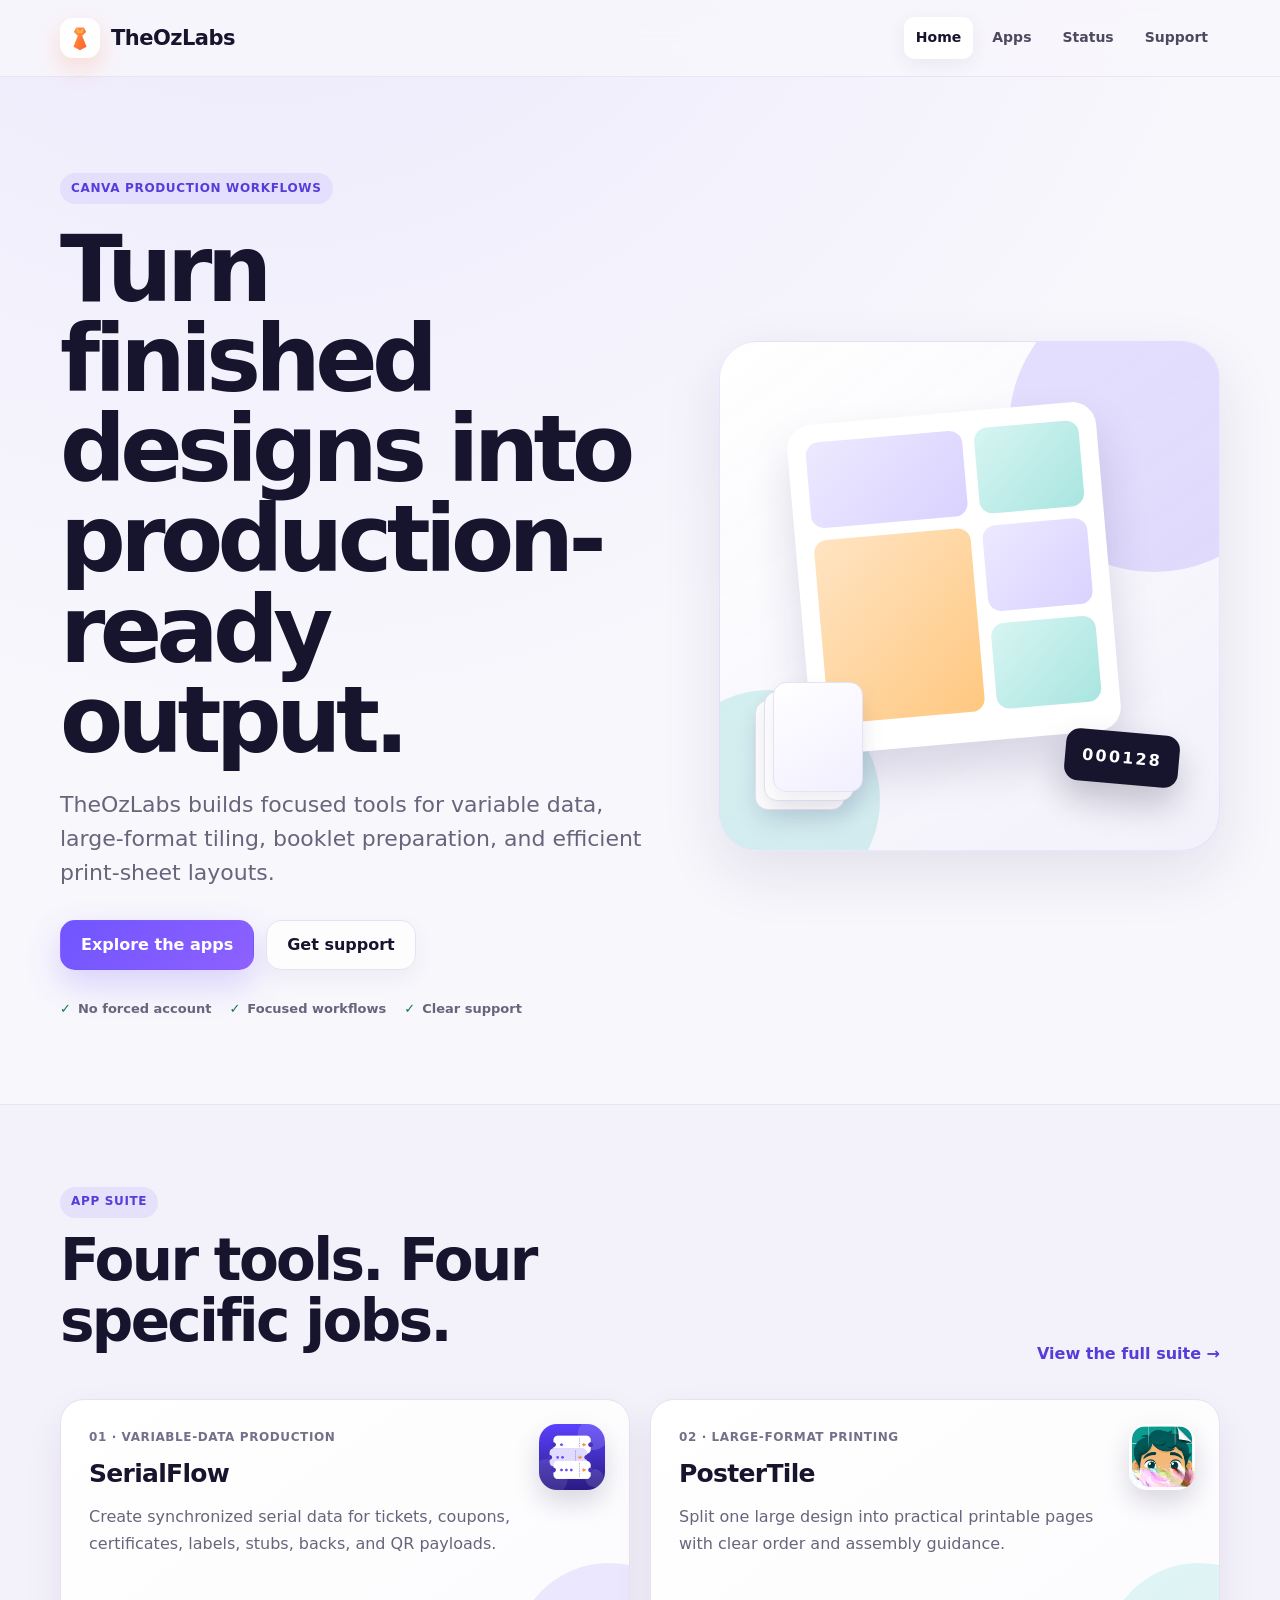
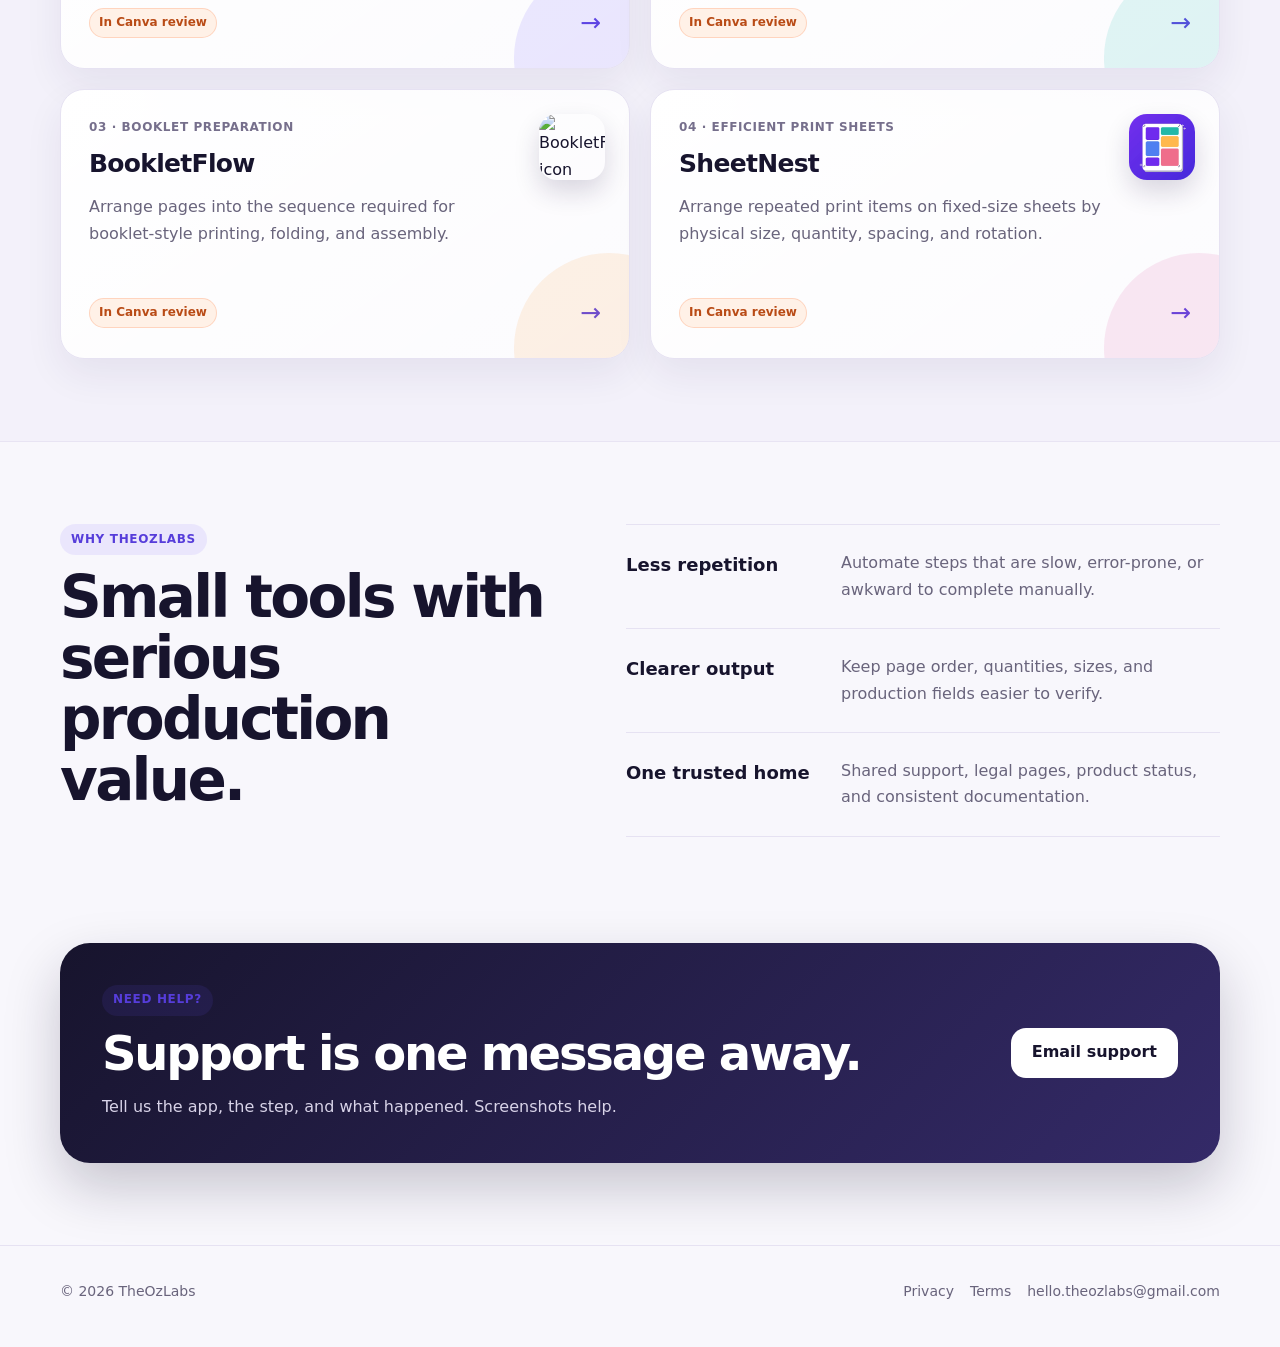
==== commit 8045062f: "Update homepage app review badges" ====
--- a/index.html
+++ b/index.html
@@ -6,5 +6,5 @@
 <a class="brand" href="index.html"><span class="brand-mark">OZ</span><span>TheOzLabs</span></a>
 <button class="menu-button" type="button" aria-label="Open navigation" aria-expanded="false" data-menu-button>☰</button>
 <div class="nav-links" data-nav-links><a href="index.html">Home</a><a href="apps.html">Apps</a><a href="status.html">Status</a><a href="support.html">Support</a></div>
-</nav></div></header><main id="main"><section class="hero home-hero"><div class="container hero-grid"><div class="hero-copy reveal"><span class="eyebrow">Canva production workflows</span><h1>Turn finished designs into production-ready output.</h1><p class="lead">TheOzLabs builds focused tools for variable data, large-format tiling, booklet preparation, and efficient print-sheet layouts.</p><div class="actions"><a class="button primary" href="apps.html">Explore the apps</a><a class="button" href="support.html">Get support</a></div><div class="trust-row"><span>No forced account</span><span>Focused workflows</span><span>Clear support</span></div></div><div class="hero-visual reveal" aria-label="Abstract preview of production layouts"><div class="orbit orbit-one"></div><div class="orbit orbit-two"></div><div class="layout-sheet"><span></span><span></span><span></span><span></span><span></span><span></span></div><div class="serial-chip">000128</div><div class="page-stack"><i></i><i></i><i></i></div></div></div></section><section class="section soft" id="apps"><div class="container"><div class="section-head reveal"><div><span class="eyebrow">App suite</span><h2>Four tools. Four specific jobs.</h2></div><a class="text-link" href="apps.html">View the full suite →</a></div><div class="app-grid"><a class="app-card reveal" style="--card-glow:rgba(112,85,255,.13)" href="serialflow.html"><span class="app-number">01 · Variable-data production</span><h3>SerialFlow</h3><p>Create synchronized serial data for tickets, coupons, certificates, labels, stubs, backs, and QR payloads.</p><div class="card-bottom"><span class="badge success">Coming soon</span><span class="arrow" aria-hidden="true">→</span></div></a><a class="app-card reveal" style="--card-glow:rgba(24,184,176,.13)" href="postertile.html"><span class="app-number">02 · Large-format printing</span><h3>PosterTile</h3><p>Split one large design into practical printable pages with clear order and assembly guidance.</p><div class="card-bottom"><span class="badge ">Canva workflow</span><span class="arrow" aria-hidden="true">→</span></div></a><a class="app-card reveal" style="--card-glow:rgba(248,156,63,.13)" href="bookletflow.html"><span class="app-number">03 · Booklet preparation</span><h3>BookletFlow</h3><p>Arrange pages into the sequence required for booklet-style printing, folding, and assembly.</p><div class="card-bottom"><span class="badge ">Canva workflow</span><span class="arrow" aria-hidden="true">→</span></div></a><a class="app-card reveal" style="--card-glow:rgba(218,78,158,.12)" href="sheetnest.html"><span class="app-number">04 · Efficient print sheets</span><h3>SheetNest</h3><p>Arrange repeated print items on fixed-size sheets by physical size, quantity, spacing, and rotation.</p><div class="card-bottom"><span class="badge ">Canva workflow</span><span class="arrow" aria-hidden="true">→</span></div></a></div></div></section><section class="section"><div class="container value-grid"><div class="reveal"><span class="eyebrow">Why TheOzLabs</span><h2>Small tools with serious production value.</h2></div><div class="value-list"><article class="reveal"><strong>Less repetition</strong><p>Automate steps that are slow, error-prone, or awkward to complete manually.</p></article><article class="reveal"><strong>Clearer output</strong><p>Keep page order, quantities, sizes, and production fields easier to verify.</p></article><article class="reveal"><strong>One trusted home</strong><p>Shared support, legal pages, product status, and consistent documentation.</p></article></div></div></section><section class="section callout"><div class="container reveal"><div><span class="eyebrow">Need help?</span><h2>Support is one message away.</h2><p>Tell us the app, the step, and what happened. Screenshots help.</p></div><a class="button primary" href="mailto:hello.theozlabs@gmail.com?subject=TheOzLabs%20Support">Email support</a></div></section></main><footer class="site-footer"><div class="container footer-grid"><span>© <span data-year>2026</span> TheOzLabs</span><div class="footer-links"><a href="privacy.html">Privacy</a><a href="terms.html">Terms</a><a href="mailto:hello.theozlabs@gmail.com">hello.theozlabs@gmail.com</a></div></div></footer>
-<script src="site.js" defer></script></body></html>+</nav></div></header><main id="main"><section class="hero home-hero"><div class="container hero-grid"><div class="hero-copy reveal"><span class="eyebrow">Canva production workflows</span><h1>Turn finished designs into production-ready output.</h1><p class="lead">TheOzLabs builds focused tools for variable data, large-format tiling, booklet preparation, and efficient print-sheet layouts.</p><div class="actions"><a class="button primary" href="apps.html">Explore the apps</a><a class="button" href="support.html">Get support</a></div><div class="trust-row"><span>No forced account</span><span>Focused workflows</span><span>Clear support</span></div></div><div class="hero-visual reveal" aria-label="Abstract preview of production layouts"><div class="orbit orbit-one"></div><div class="orbit orbit-two"></div><div class="layout-sheet"><span></span><span></span><span></span><span></span><span></span><span></span></div><div class="serial-chip">000128</div><div class="page-stack"><i></i><i></i><i></i></div></div></div></section><section class="section soft" id="apps"><div class="container"><div class="section-head reveal"><div><span class="eyebrow">App suite</span><h2>Four tools. Four specific jobs.</h2></div><a class="text-link" href="apps.html">View the full suite →</a></div><div class="app-grid"><a class="app-card reveal" style="--card-glow:rgba(112,85,255,.13)" href="serialflow.html"><span class="app-number">01 · Variable-data production</span><h3>SerialFlow</h3><p>Create synchronized serial data for tickets, coupons, certificates, labels, stubs, backs, and QR payloads.</p><div class="card-bottom"><span class="badge review">In Canva review</span><span class="arrow" aria-hidden="true">→</span></div></a><a class="app-card reveal" style="--card-glow:rgba(24,184,176,.13)" href="postertile.html"><span class="app-number">02 · Large-format printing</span><h3>PosterTile</h3><p>Split one large design into practical printable pages with clear order and assembly guidance.</p><div class="card-bottom"><span class="badge review">In Canva review</span><span class="arrow" aria-hidden="true">→</span></div></a><a class="app-card reveal" style="--card-glow:rgba(248,156,63,.13)" href="bookletflow.html"><span class="app-number">03 · Booklet preparation</span><h3>BookletFlow</h3><p>Arrange pages into the sequence required for booklet-style printing, folding, and assembly.</p><div class="card-bottom"><span class="badge review">In Canva review</span><span class="arrow" aria-hidden="true">→</span></div></a><a class="app-card reveal" style="--card-glow:rgba(218,78,158,.12)" href="sheetnest.html"><span class="app-number">04 · Efficient print sheets</span><h3>SheetNest</h3><p>Arrange repeated print items on fixed-size sheets by physical size, quantity, spacing, and rotation.</p><div class="card-bottom"><span class="badge review">In Canva review</span><span class="arrow" aria-hidden="true">→</span></div></a></div></div></section><section class="section"><div class="container value-grid"><div class="reveal"><span class="eyebrow">Why TheOzLabs</span><h2>Small tools with serious production value.</h2></div><div class="value-list"><article class="reveal"><strong>Less repetition</strong><p>Automate steps that are slow, error-prone, or awkward to complete manually.</p></article><article class="reveal"><strong>Clearer output</strong><p>Keep page order, quantities, sizes, and production fields easier to verify.</p></article><article class="reveal"><strong>One trusted home</strong><p>Shared support, legal pages, product status, and consistent documentation.</p></article></div></div></section><section class="section callout"><div class="container reveal"><div><span class="eyebrow">Need help?</span><h2>Support is one message away.</h2><p>Tell us the app, the step, and what happened. Screenshots help.</p></div><a class="button primary" href="mailto:hello.theozlabs@gmail.com?subject=TheOzLabs%20Support">Email support</a></div></section></main><footer class="site-footer"><div class="container footer-grid"><span>© <span data-year>2026</span> TheOzLabs</span><div class="footer-links"><a href="privacy.html">Privacy</a><a href="terms.html">Terms</a><a href="mailto:hello.theozlabs@gmail.com">hello.theozlabs@gmail.com</a></div></div></footer>
+<script src="site.js" defer></script></body></html>
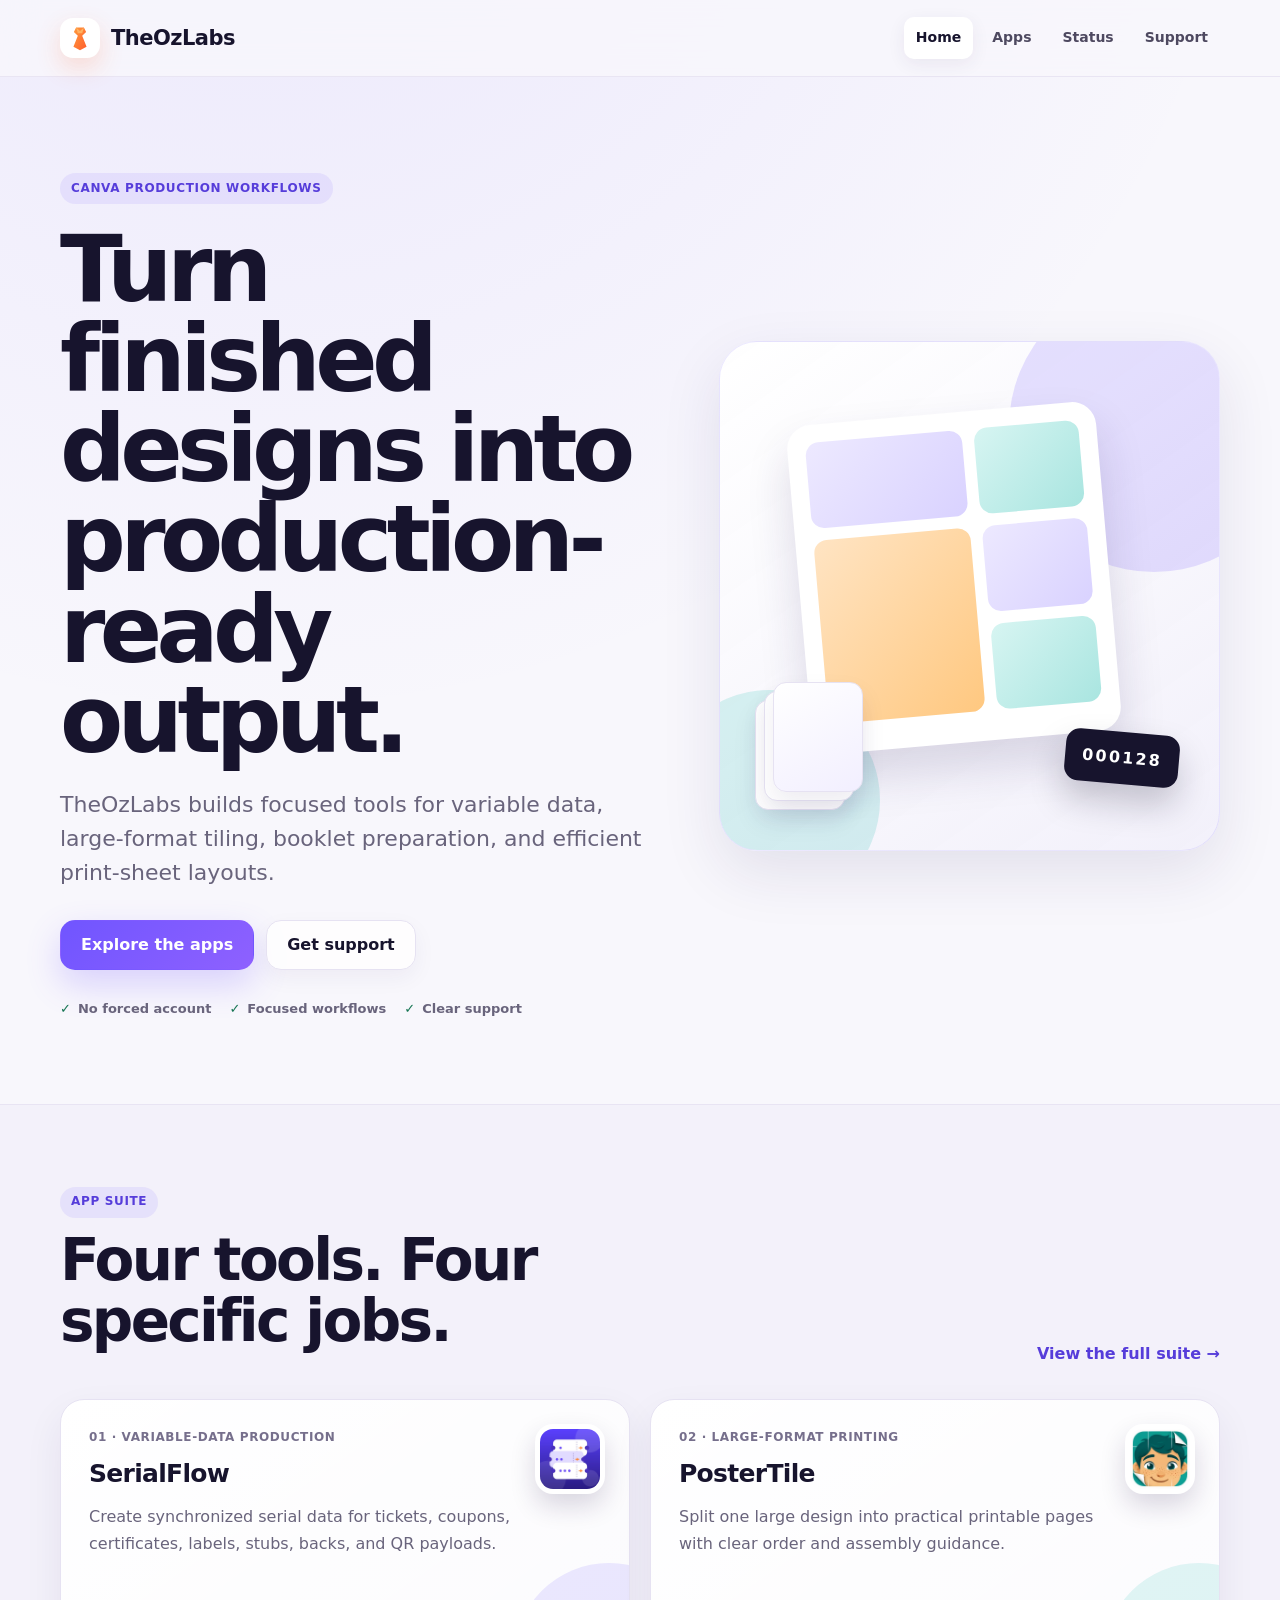
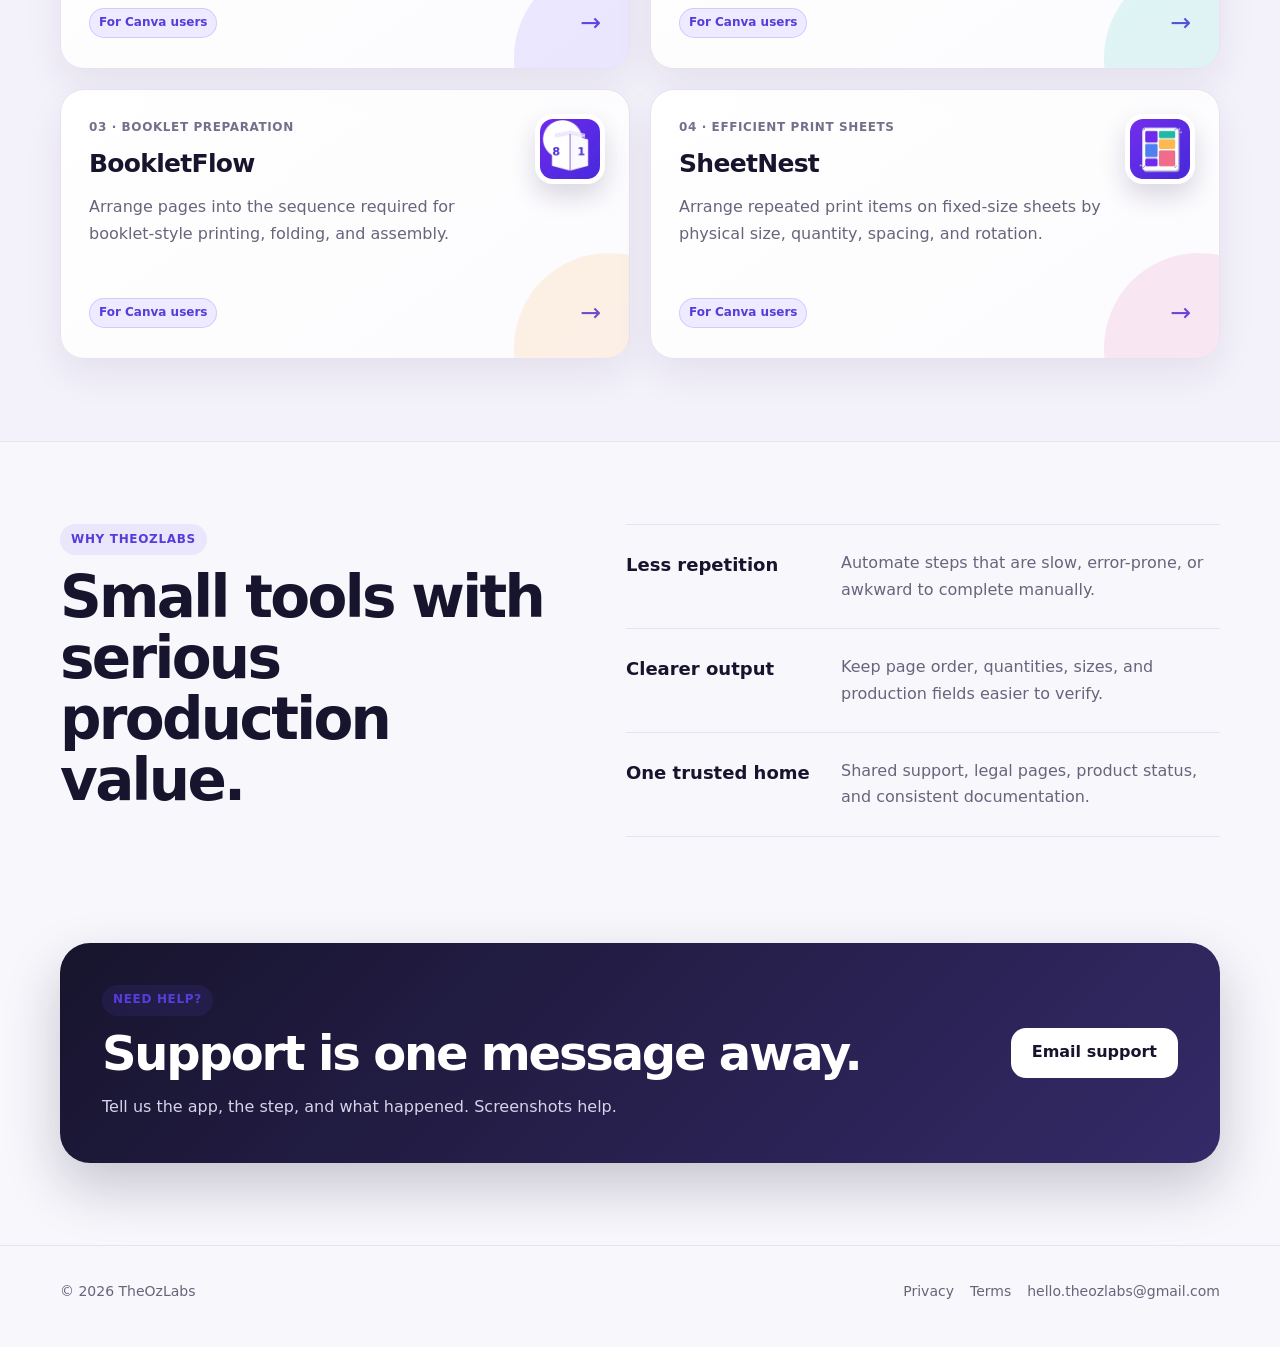
==== commit 2044571c: "Use Canva user labels on home page" ====
--- a/index.html
+++ b/index.html
@@ -6,5 +6,5 @@
 <a class="brand" href="index.html"><span class="brand-mark">OZ</span><span>TheOzLabs</span></a>
 <button class="menu-button" type="button" aria-label="Open navigation" aria-expanded="false" data-menu-button>☰</button>
 <div class="nav-links" data-nav-links><a href="index.html">Home</a><a href="apps.html">Apps</a><a href="status.html">Status</a><a href="support.html">Support</a></div>
-</nav></div></header><main id="main"><section class="hero home-hero"><div class="container hero-grid"><div class="hero-copy reveal"><span class="eyebrow">Canva production workflows</span><h1>Turn finished designs into production-ready output.</h1><p class="lead">TheOzLabs builds focused tools for variable data, large-format tiling, booklet preparation, and efficient print-sheet layouts.</p><div class="actions"><a class="button primary" href="apps.html">Explore the apps</a><a class="button" href="support.html">Get support</a></div><div class="trust-row"><span>No forced account</span><span>Focused workflows</span><span>Clear support</span></div></div><div class="hero-visual reveal" aria-label="Abstract preview of production layouts"><div class="orbit orbit-one"></div><div class="orbit orbit-two"></div><div class="layout-sheet"><span></span><span></span><span></span><span></span><span></span><span></span></div><div class="serial-chip">000128</div><div class="page-stack"><i></i><i></i><i></i></div></div></div></section><section class="section soft" id="apps"><div class="container"><div class="section-head reveal"><div><span class="eyebrow">App suite</span><h2>Four tools. Four specific jobs.</h2></div><a class="text-link" href="apps.html">View the full suite →</a></div><div class="app-grid"><a class="app-card reveal" style="--card-glow:rgba(112,85,255,.13)" href="serialflow.html"><span class="app-number">01 · Variable-data production</span><h3>SerialFlow</h3><p>Create synchronized serial data for tickets, coupons, certificates, labels, stubs, backs, and QR payloads.</p><div class="card-bottom"><span class="badge review">In Canva review</span><span class="arrow" aria-hidden="true">→</span></div></a><a class="app-card reveal" style="--card-glow:rgba(24,184,176,.13)" href="postertile.html"><span class="app-number">02 · Large-format printing</span><h3>PosterTile</h3><p>Split one large design into practical printable pages with clear order and assembly guidance.</p><div class="card-bottom"><span class="badge review">In Canva review</span><span class="arrow" aria-hidden="true">→</span></div></a><a class="app-card reveal" style="--card-glow:rgba(248,156,63,.13)" href="bookletflow.html"><span class="app-number">03 · Booklet preparation</span><h3>BookletFlow</h3><p>Arrange pages into the sequence required for booklet-style printing, folding, and assembly.</p><div class="card-bottom"><span class="badge review">In Canva review</span><span class="arrow" aria-hidden="true">→</span></div></a><a class="app-card reveal" style="--card-glow:rgba(218,78,158,.12)" href="sheetnest.html"><span class="app-number">04 · Efficient print sheets</span><h3>SheetNest</h3><p>Arrange repeated print items on fixed-size sheets by physical size, quantity, spacing, and rotation.</p><div class="card-bottom"><span class="badge review">In Canva review</span><span class="arrow" aria-hidden="true">→</span></div></a></div></div></section><section class="section"><div class="container value-grid"><div class="reveal"><span class="eyebrow">Why TheOzLabs</span><h2>Small tools with serious production value.</h2></div><div class="value-list"><article class="reveal"><strong>Less repetition</strong><p>Automate steps that are slow, error-prone, or awkward to complete manually.</p></article><article class="reveal"><strong>Clearer output</strong><p>Keep page order, quantities, sizes, and production fields easier to verify.</p></article><article class="reveal"><strong>One trusted home</strong><p>Shared support, legal pages, product status, and consistent documentation.</p></article></div></div></section><section class="section callout"><div class="container reveal"><div><span class="eyebrow">Need help?</span><h2>Support is one message away.</h2><p>Tell us the app, the step, and what happened. Screenshots help.</p></div><a class="button primary" href="mailto:hello.theozlabs@gmail.com?subject=TheOzLabs%20Support">Email support</a></div></section></main><footer class="site-footer"><div class="container footer-grid"><span>© <span data-year>2026</span> TheOzLabs</span><div class="footer-links"><a href="privacy.html">Privacy</a><a href="terms.html">Terms</a><a href="mailto:hello.theozlabs@gmail.com">hello.theozlabs@gmail.com</a></div></div></footer>
-<script src="site.js" defer></script></body></html>
+</nav></div></header><main id="main"><section class="hero home-hero"><div class="container hero-grid"><div class="hero-copy reveal"><span class="eyebrow">Canva production workflows</span><h1>Turn finished designs into production-ready output.</h1><p class="lead">TheOzLabs builds focused tools for variable data, large-format tiling, booklet preparation, and efficient print-sheet layouts.</p><div class="actions"><a class="button primary" href="apps.html">Explore the apps</a><a class="button" href="support.html">Get support</a></div><div class="trust-row"><span>No forced account</span><span>Focused workflows</span><span>Clear support</span></div></div><div class="hero-visual reveal" aria-label="Abstract preview of production layouts"><div class="orbit orbit-one"></div><div class="orbit orbit-two"></div><div class="layout-sheet"><span></span><span></span><span></span><span></span><span></span><span></span></div><div class="serial-chip">000128</div><div class="page-stack"><i></i><i></i><i></i></div></div></div></section><section class="section soft" id="apps"><div class="container"><div class="section-head reveal"><div><span class="eyebrow">App suite</span><h2>Four tools. Four specific jobs.</h2></div><a class="text-link" href="apps.html">View the full suite →</a></div><div class="app-grid"><a class="app-card reveal" style="--card-glow:rgba(112,85,255,.13)" href="serialflow.html"><span class="app-number">01 · Variable-data production</span><h3>SerialFlow</h3><p>Create synchronized serial data for tickets, coupons, certificates, labels, stubs, backs, and QR payloads.</p><div class="card-bottom"><span class="badge canva-users">For Canva users</span><span class="arrow" aria-hidden="true">→</span></div></a><a class="app-card reveal" style="--card-glow:rgba(24,184,176,.13)" href="postertile.html"><span class="app-number">02 · Large-format printing</span><h3>PosterTile</h3><p>Split one large design into practical printable pages with clear order and assembly guidance.</p><div class="card-bottom"><span class="badge canva-users">For Canva users</span><span class="arrow" aria-hidden="true">→</span></div></a><a class="app-card reveal" style="--card-glow:rgba(248,156,63,.13)" href="bookletflow.html"><span class="app-number">03 · Booklet preparation</span><h3>BookletFlow</h3><p>Arrange pages into the sequence required for booklet-style printing, folding, and assembly.</p><div class="card-bottom"><span class="badge canva-users">For Canva users</span><span class="arrow" aria-hidden="true">→</span></div></a><a class="app-card reveal" style="--card-glow:rgba(218,78,158,.12)" href="sheetnest.html"><span class="app-number">04 · Efficient print sheets</span><h3>SheetNest</h3><p>Arrange repeated print items on fixed-size sheets by physical size, quantity, spacing, and rotation.</p><div class="card-bottom"><span class="badge canva-users">For Canva users</span><span class="arrow" aria-hidden="true">→</span></div></a></div></div></section><section class="section"><div class="container value-grid"><div class="reveal"><span class="eyebrow">Why TheOzLabs</span><h2>Small tools with serious production value.</h2></div><div class="value-list"><article class="reveal"><strong>Less repetition</strong><p>Automate steps that are slow, error-prone, or awkward to complete manually.</p></article><article class="reveal"><strong>Clearer output</strong><p>Keep page order, quantities, sizes, and production fields easier to verify.</p></article><article class="reveal"><strong>One trusted home</strong><p>Shared support, legal pages, product status, and consistent documentation.</p></article></div></div></section><section class="section callout"><div class="container reveal"><div><span class="eyebrow">Need help?</span><h2>Support is one message away.</h2><p>Tell us the app, the step, and what happened. Screenshots help.</p></div><a class="button primary" href="mailto:hello.theozlabs@gmail.com?subject=TheOzLabs%20Support">Email support</a></div></section></main><footer class="site-footer"><div class="container footer-grid"><span>© <span data-year>2026</span> TheOzLabs</span><div class="footer-links"><a href="privacy.html">Privacy</a><a href="terms.html">Terms</a><a href="mailto:hello.theozlabs@gmail.com">hello.theozlabs@gmail.com</a></div></div></footer>
+<script src="site.js?v=20260718-3" defer></script></body></html>
